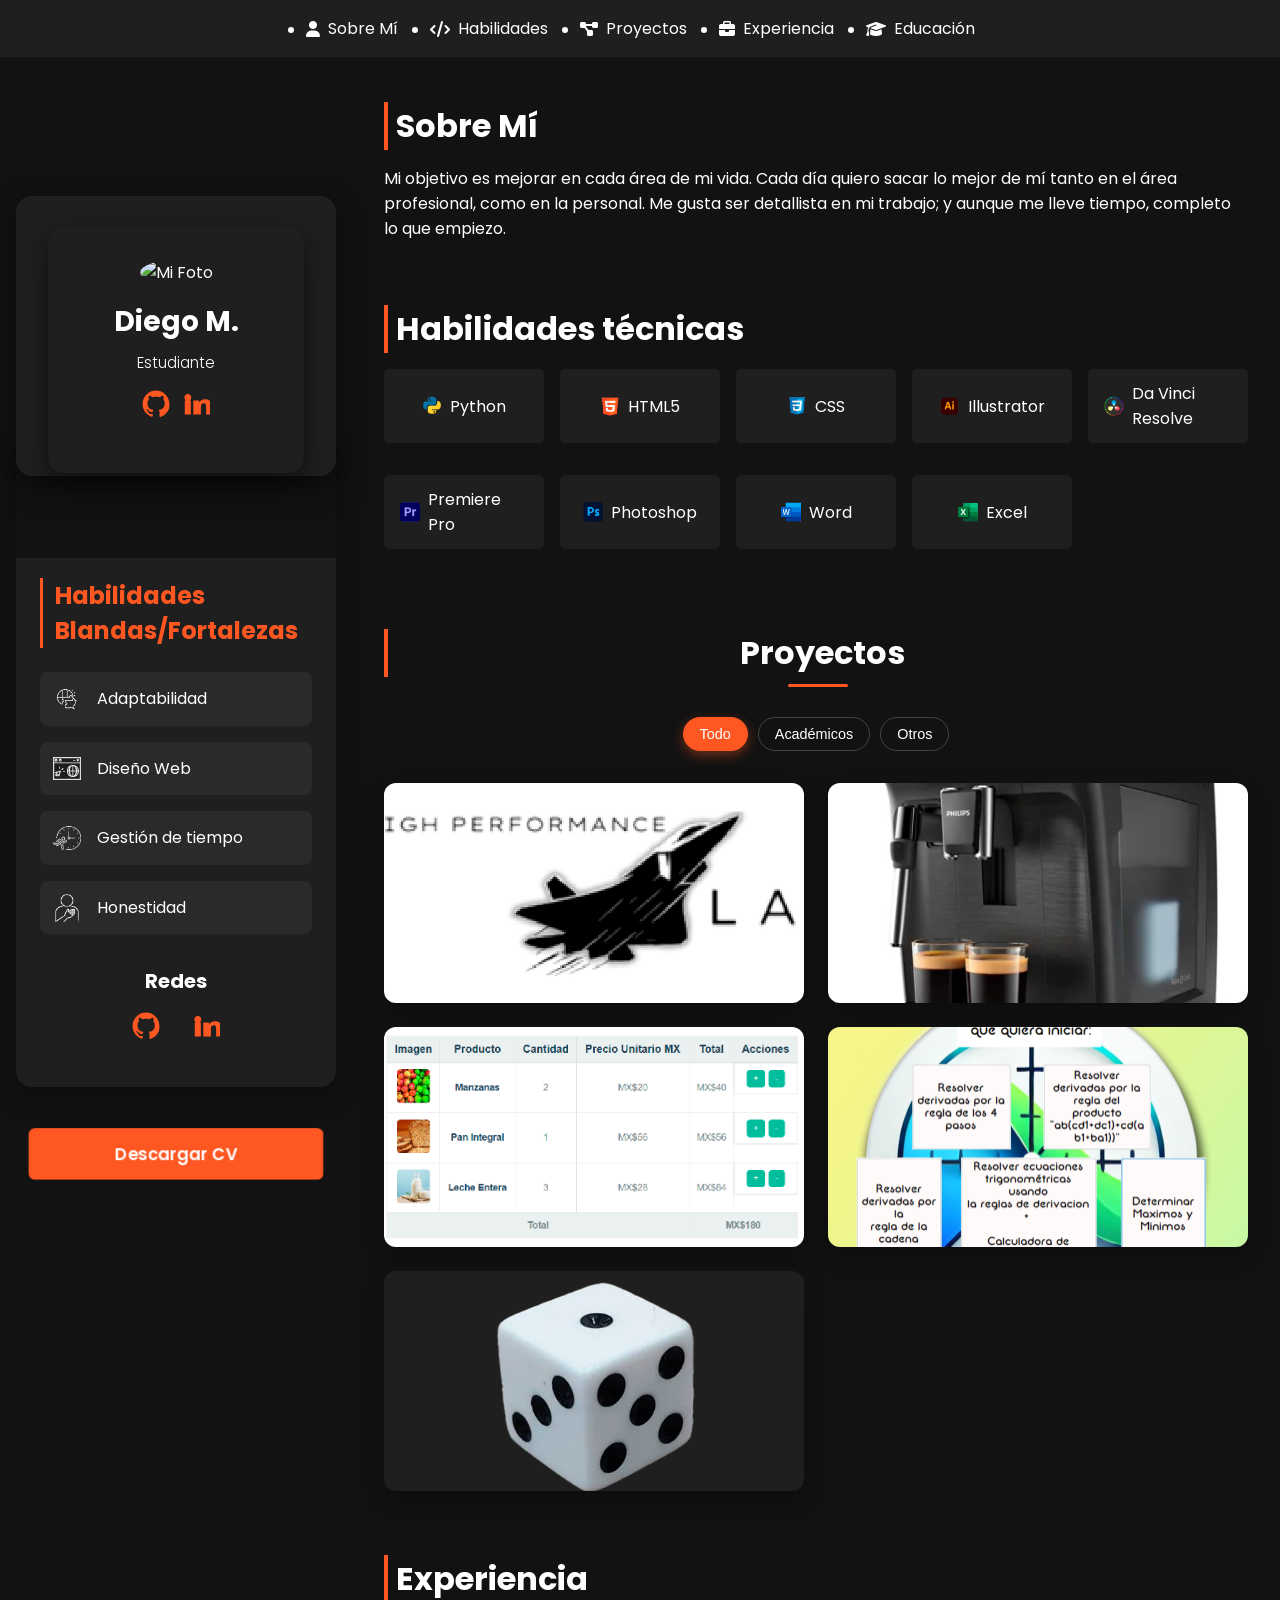
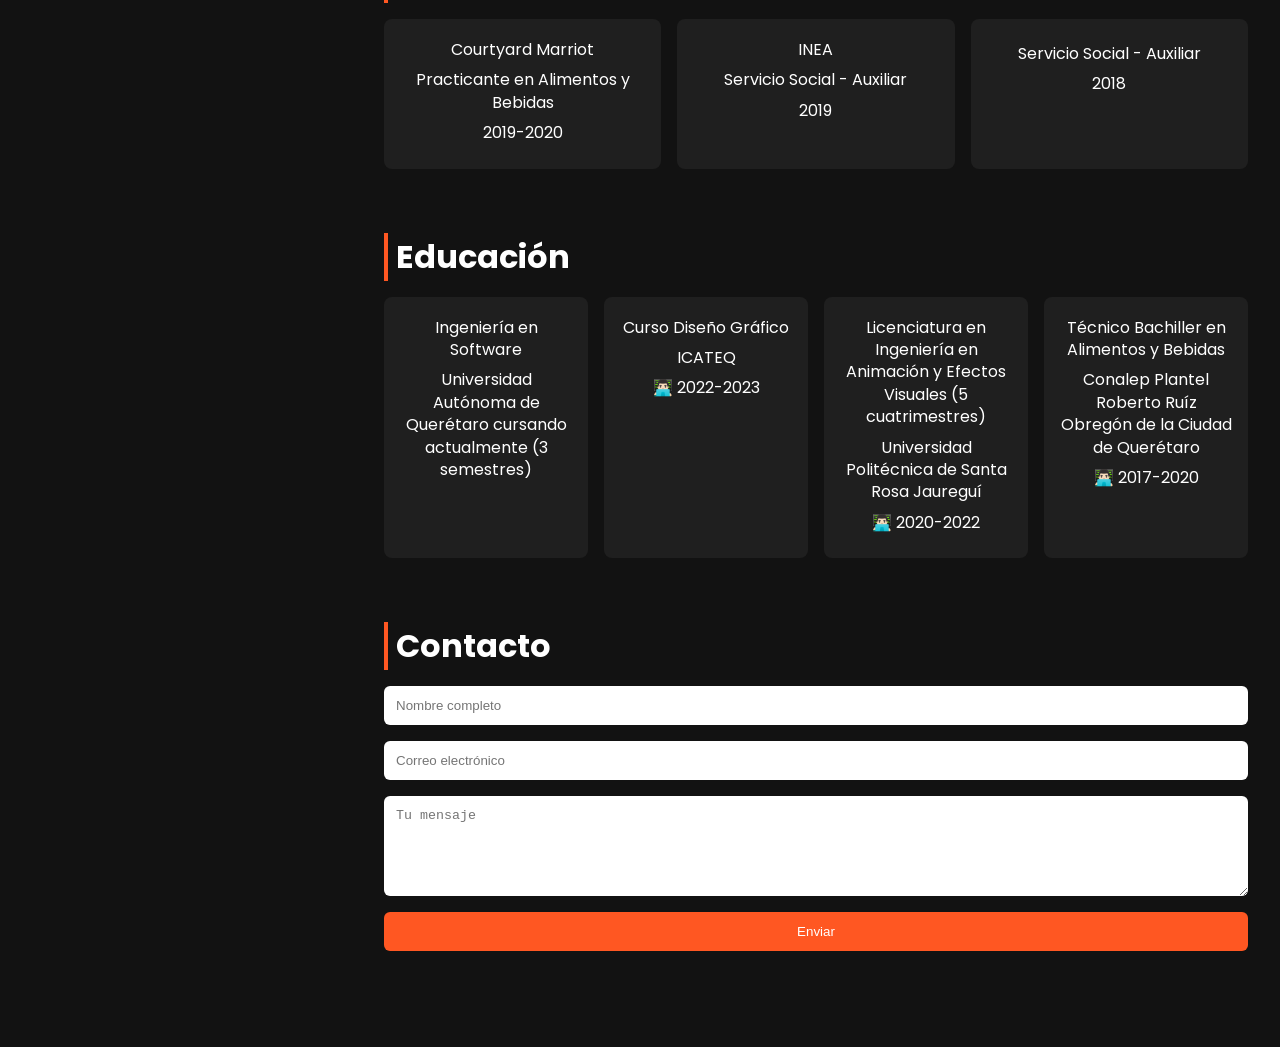
==== index.html @ 5ee24915 "Add files via upload" ====
<!DOCTYPE html>
<html lang="es">
  <head>
    <meta charset="UTF-8" />
    <meta name="viewport" content="width=device-width, initial-scale=1" />
    <title>Portafolio</title>
    <link rel="stylesheet" href="assets/css/main.css" />
    <link rel="preconnect" href="https://fonts.googleapis.com" />
    <link
      rel="stylesheet"
      href="https://cdnjs.cloudflare.com/ajax/libs/font-awesome/6.4.0/css/all.min.css"
    />
    <link
      href="https://fonts.googleapis.com/css2?family=Poppins:wght@400;600;700&display=swap"
      rel="stylesheet"
    />
    <link
      href="assets/images/briefcase.ico"
      rel="shortcut icon"
      type="image/x-icon"
    />
  </head>
  <body>
    <nav class="navbar">
      <div class="nav-container">
        <button class="hamburger">
          <i class="fa-solid fa-bars"></i>
        </button>
        <ul class="nav-menu">
          <li>
            <a href="#about"><i class="fa-solid fa-user"></i> Sobre Mí</a>
          </li>
          <li>
            <a href="#skills"><i class="fa-solid fa-code"></i> Habilidades</a>
          </li>
          <li>
            <a href="#projects"
              ><i class="fa-solid fa-diagram-project"></i> Proyectos</a
            >
          </li>
          <li>
            <a href="#experience"
              ><i class="fa-solid fa-briefcase"></i> Experiencia</a
            >
          </li>
          <li>
            <a href="#education"
              ><i class="fa-solid fa-graduation-cap"></i> Educación</a
            >
          </li>
        </ul>
      </div>
    </nav>

    <div class="container">
      <aside class="profile-sidebar">
        <div class="profile-card animated-card section">
          <div class="profile-inner">
            <div class="profile-front">
              <img
                class="profile-img"
                src="assets/images/perfil1.png"
                alt="Mi Foto"
              />
              <h1>Diego M.</h1>
              <p class="description">Estudiante</p>
              <div class="social-icons">
                <a href="#" target="_blank" aria-label="GitHub">
                  <svg viewBox="0 0 24 24">
                    <path
                      d="M12 .5C5.73.5.5 5.73.5 12c0 5.08 3.29 9.38 7.86 10.91.58.11.79-.25.79-.56v-2c-3.2.7-3.87-1.52-3.87-1.52-.53-1.35-1.3-1.71-1.3-1.71-1.06-.73.08-.72.08-.72 1.17.08 1.78 1.2 1.78 1.2 1.04 1.77 2.73 1.26 3.4.96.11-.75.41-1.26.75-1.55-2.56-.29-5.26-1.28-5.26-5.71 0-1.26.45-2.29 1.19-3.1-.12-.3-.52-1.52.11-3.18 0 0 .97-.31 3.19 1.18.92-.26 1.91-.38 2.89-.39.98.01 1.97.13 2.89.39 2.22-1.49 3.19-1.18 3.19-1.18.63 1.66.23 2.88.11 3.18.74.81 1.19 1.84 1.19 3.1 0 4.44-2.7 5.42-5.27 5.71.42.37.8 1.11.8 2.23v3.3c0 .31.21.67.8.56A10.503 10.503 0 0 0 23.5 12c0-6.27-5.23-11.5-11.5-11.5z"
                    />
                  </svg>
                </a>
                <a href="#" target="_blank" aria-label="LinkedIn">
                  <svg viewBox="0 0 24 24">
                    <path
                      d="M4.98 3.5C3.34 3.5 2 4.84 2 6.48c0 1.63 1.34 2.97 2.98 2.97h.03c1.64 0 2.97-1.34 2.97-2.97C7.97 4.84 6.63 3.5 4.98 3.5zM2.4 21h5.17V9H2.4v12zM9.69 9h4.95v1.64h.07c.69-1.32 2.39-2.71 4.92-2.71 5.26 0 6.24 3.47 6.24 7.98V21H20.7v-6.28c0-1.5-.03-3.42-2.09-3.42-2.1 0-2.42 1.64-2.42 3.3V21H9.69V9z"
                    />
                  </svg>
                </a>
              </div>
            </div>
            <div class="profile-back">
              <p>
                Me gusta editar videos, también me agradan los juegos
                estrategicos de móvil. 🎬♟️✨
              </p>
              <p>
                Recientemente adquirí el gusto por ver partidos de baloncesto y
                de beisbol. 🏀⚾
              </p>
              <p>Español nativo.</p>
              <p>Inglés Avanzado.</p>
            </div>
          </div>
        </div>

        <div class="soft-skills-container">
          <div class="habilidades-blandas">
            <h2>Habilidades Blandas/Fortalezas</h2>
            <div class="habilidad-con-img">
              <img
                src="assets/images/adaptabilidad.png"
                alt="Adaptabilidad"
                class="icon-placeholder"
              />
              <span>Adaptabilidad</span>
            </div>
            <div class="habilidad-con-img">
              <img
                src="assets/images/disweb.png"
                alt="Diseño Web"
                class="icon-placeholder"
              />
              <span>Diseño Web</span>
            </div>
            <div class="habilidad-con-img">
              <img
                src="assets/images/gestime.png"
                alt="Gestión de tiempo"
                class="icon-placeholder"
              />
              <span>Gestión de tiempo</span>
            </div>
            <div class="habilidad-con-img">
              <img
                src="assets/images/honestidad.png"
                alt="Honestidad"
                class="icon-placeholder"
              />
              <span>Honestidad</span>
            </div>
          </div>

          <h1 class="redes-title">Redes</h1>
          <div class="social-icons redes">
            <a href="https://github.com/Dielth" aria-label="GitHub">
              <svg viewBox="0 0 24 24">
                <path
                  d="M12 .5C5.73.5.5 5.73.5 12c0 5.08 3.29 9.38 7.86 10.91.58.11.79-.25.79-.56v-2c-3.2.7-3.87-1.52-3.87-1.52-.53-1.35-1.3-1.71-1.3-1.71-1.06-.73.08-.72.08-.72 1.17.08 1.78 1.2 1.78 1.2 1.04 1.77 2.73 1.26 3.4.96.11-.75.41-1.26.75-1.55-2.56-.29-5.26-1.28-5.26-5.71 0-1.26.45-2.29 1.19-3.1-.12-.3-.52-1.52.11-3.18 0 0 .97-.31 3.19 1.18.92-.26 1.91-.38 2.89-.39.98.01 1.97.13 2.89.39 2.22-1.49 3.19-1.18 3.19-1.18.63 1.66.23 2.88.11 3.18.74.81 1.19 1.84 1.19 3.1 0 4.44-2.7 5.42-5.27 5.71.42.37.8 1.11.8 2.23v3.3c0 .31.21.67.8.56A10.503 10.503 0 0 0 23.5 12c0-6.27-5.23-11.5-11.5-11.5z"
                />
              </svg>
            </a>
            <a
              href="https://linkedin.com/in/diegomendozasof"
              aria-label="LinkedIn"
            >
              <svg viewBox="0 0 24 24">
                <path
                  d="M4.98 3.5C3.34 3.5 2 4.84 2 6.48c0 1.63 1.34 2.97 2.98 2.97h.03c1.64 0 2.97-1.34 2.97-2.97C7.97 4.84 6.63 3.5 4.98 3.5zM2.4 21h5.17V9H2.4v12zM9.69 9h4.95v1.64h.07c.69-1.32 2.39-2.71 4.92-2.71 5.26 0 6.24 3.47 6.24 7.98V21H20.7v-6.28c0-1.5-.03-3.42-2.09-3.42-2.1 0-2.42 1.64-2.42 3.3V21H9.69V9z"
                />
              </svg>
            </a>
          </div>
        </div>

        <a
          href="assets/documents/Diego Mendoza - CV.pdf"
          download
          class="btn-descargar-cv"
        >
          Descargar CV
        </a>
      </aside>

      <main class="content">
        <section class="section" id="about">
          <h2>Sobre Mí</h2>
          <p>
            Mi objetivo es mejorar en cada área de mi vida. Cada día quiero
            sacar lo mejor de mí tanto en el área profesional, como en la
            personal. Me gusta ser detallista en mi trabajo; y aunque me lleve
            tiempo, completo lo que empiezo.
          </p>
        </section>

        <section class="section" id="skills">
          <h2>Habilidades técnicas</h2>
          <div class="tools-list">
            <div class="habilidad-con-img">
              <img
                src="assets/images/python.png"
                alt="Python"
                class="tech-icon"
              /><span>Python</span>
            </div>
            <div class="habilidad-con-img">
              <img
                src="assets/images/html44.png"
                alt="HTML5"
                class="tech-icon"
              /><span>HTML5</span>
            </div>
            <div class="habilidad-con-img">
              <img
                src="assets/images/css3.png"
                alt="CSS"
                class="tech-icon"
              /><span>CSS</span>
            </div>
            <div class="habilidad-con-img">
              <img
                src="assets/images/illadobe.png"
                alt="Illustrator"
                class="tech-icon"
              /><span>Illustrator</span>
            </div>
            <div class="habilidad-con-img">
              <img
                src="assets/images/davinci.png"
                alt="Da Vinci Resolve"
                class="tech-icon"
              /><span>Da Vinci Resolve</span>
            </div>
            <div class="habilidad-con-img">
              <img
                src="assets/images/prpro.png"
                alt="Premiere Pro"
                class="tech-icon"
              /><span>Premiere Pro</span>
            </div>
            <div class="habilidad-con-img">
              <img
                src="assets/images/photoshop.png"
                alt="Photoshop"
                class="tech-icon"
              /><span>Photoshop</span>
            </div>
            <div class="habilidad-con-img">
              <img
                src="assets/images/word.png"
                alt="Word"
                class="tech-icon"
              /><span>Word</span>
            </div>
            <div class="habilidad-con-img">
              <img
                src="assets/images/excel.png"
                alt="Excel"
                class="tech-icon"
              /><span>Excel</span>
            </div>
          </div>
        </section>

        <section class="section" id="projects">
          <h2>Proyectos</h2>
          <div class="project-filters">
            <button class="filter-btn active" data-filter="all">Todo</button>
            <button class="filter-btn" data-filter="academicos">
              Académicos
            </button>
            <button class="filter-btn" data-filter="otros">Otros</button>
          </div>
          <div class="projects-gallery">
            <div class="project-card" data-category="academicos" data-id="1">
              <div class="project-image">
                <img
                  src="assets/images/project-1.png"
                  alt="Proyectos Academicos"
                />
                <div class="project-overlay">
                  <h3>Primer Proyecto</h3>
                  <span>Académicos</span>
                </div>
              </div>
            </div>
            <div class="project-card" data-category="academicos" data-id="2">
              <div class="project-image">
                <img
                  src="assets/images/project-2.png"
                  alt="Proyectos Academicos"
                />
                <div class="project-overlay">
                  <h3>Interfaz de Cafetería</h3>
                  <span>Académicos</span>
                </div>
              </div>
            </div>
            <div class="project-card" data-category="academicos" data-id="3">
              <div class="project-image">
                <img
                  src="assets/images/project-3.png"
                  alt="Proyectos Academicos"
                />
                <div class="project-overlay">
                  <h3>Interfaz de Supermercado</h3>
                  <span>Académicos</span>
                </div>
              </div>
            </div>
            <div class="project-card" data-category="academicos" data-id="4">
              <div class="project-image">
                <img
                  src="assets/images/project-4.png"
                  alt="Proyectos Academicos"
                />
                <div class="project-overlay">
                  <h3>Proyecto de Cálculo</h3>
                  <span>Académicos</span>
                </div>
              </div>
            </div>
            <div class="project-card" data-category="otros" data-id="5">
              <div class="project-image">
                <img src="assets/images/project-5.png" alt="Otros" />
                <div class="project-overlay">
                  <h3>Generador de Mosaico de Dados</h3>
                  <span>Otros</span>
                </div>
              </div>
            </div>
          </div>
        </section>

        <div class="project-modal" id="projectModal">
          <div class="modal-content">
            <span class="close-modal">&times;</span>
            <div class="modal-header">
              <h2 id="modalTitle">Título del Proyecto</h2>
            </div>
            <div class="modal-body">
              <div class="modal-main-image">
                <img id="modalMainImage" src="" alt="Project Cover Image" />
              </div>
              <div class="modal-info">
                <div class="info-col">
                  <div class="info-item"></div>
                  <div class="info-item">
                    <h4>Año</h4>
                    <p id="modalYear"></p>
                  </div>
                  <div class="info-item">
                    <h4>Servicios</h4>
                    <p id="modalServices">Service Tags</p>
                  </div>
                </div>
                <div class="description-col">
                  <h4>Descripción</h4>
                  <p id="modalDescription">
                    Lorem ipsum dolor sit amet, consectetur adipiscing elit.
                    Nullam euismod condimentum tortor, sit ullamcor.
                  </p>
                </div>
              </div>
              <div class="modal-gallery">
                <h4>Galería</h4>
                <div class="gallery-grid" id="modalGallery"></div>
              </div>
            </div>
            <div class="modal-footer">
              <button class="prev-project">Proyecto Anterior</button>
              <button class="next-project">Proyecto Siguiente</button>
            </div>
          </div>
        </div>

        <section class="section" id="experience">
          <h2>Experiencia</h2>
          <ul class="experience-list">
            <li>
              <p class="edu-center">Courtyard Marriot</p>
              <p class="edu-center">Practicante en Alimentos y Bebidas</p>
              <p class="edu-center">2019-2020</p>
            </li>
            <li>
              <p class="edu-center">INEA</p>
              <p class="edu-center">Servicio Social - Auxiliar</p>
              <p class="edu-center">2019</p>
            </li>
            <li>
              <p class="edu-center"></p>
              <p class="edu-center">Servicio Social - Auxiliar</p>
              <p class="edu-center">2018</p>
            </li>
          </ul>
        </section>

        <section class="section" id="education">
          <h2>Educación</h2>
          <ul class="education-list">
            <li>
              <p class="edu-center">Ingeniería en Software</p>
              <p class="edu-center">
                Universidad Autónoma de Querétaro cursando actualmente (3
                semestres)
              </p>
            </li>
            <li>
              <p class="edu-center">Curso Diseño Gráfico</p>
              <p class="edu-center">ICATEQ</p>
              <p class="edu-center">👨🏻‍💻 2022-2023</p>
            </li>
            <li>
              <p class="edu-center">
                Licenciatura en Ingeniería en Animación y Efectos Visuales (5
                cuatrimestres)
              </p>
              <p class="edu-center">
                Universidad Politécnica de Santa Rosa Jaureguí
              </p>
              <p class="edu-center">👨🏻‍💻 2020-2022</p>
            </li>
            <li>
              <p class="edu-center">Técnico Bachiller en Alimentos y Bebidas</p>
              <p class="edu-center">
                Conalep Plantel Roberto Ruíz Obregón de la Ciudad de Querétaro
              </p>
              <p class="edu-center">👨🏻‍💻 2017-2020</p>
            </li>
          </ul>
        </section>

        <section class="section">
          <h2>Contacto</h2>
          <form
            class="contact-form"
            action="https://formspree.io/f/mwkazrrk"
            method="POST"
          >
            <input
              type="text"
              name="name"
              placeholder="Nombre completo"
              required
            />
            <input
              type="email"
              name="email"
              placeholder="Correo electrónico"
              required
            />
            <textarea
              name="message"
              placeholder="Tu mensaje"
              required
            ></textarea>
            <button type="submit">Enviar</button>
          </form>
        </section>
      </main>
    </div>

    <script src="https://cdn.jsdelivr.net/npm/sweetalert2@11"></script>
    <script src="assets/js/main.js"></script>
    <script src="assets/js/form.js"></script>
  </body>
</html>
---- assets/css/main.css ----
/* All */
@import "all/all_1.css";

/* Todo */
@import "todo/todo_1.css";
@import "todo/todo_2.css";
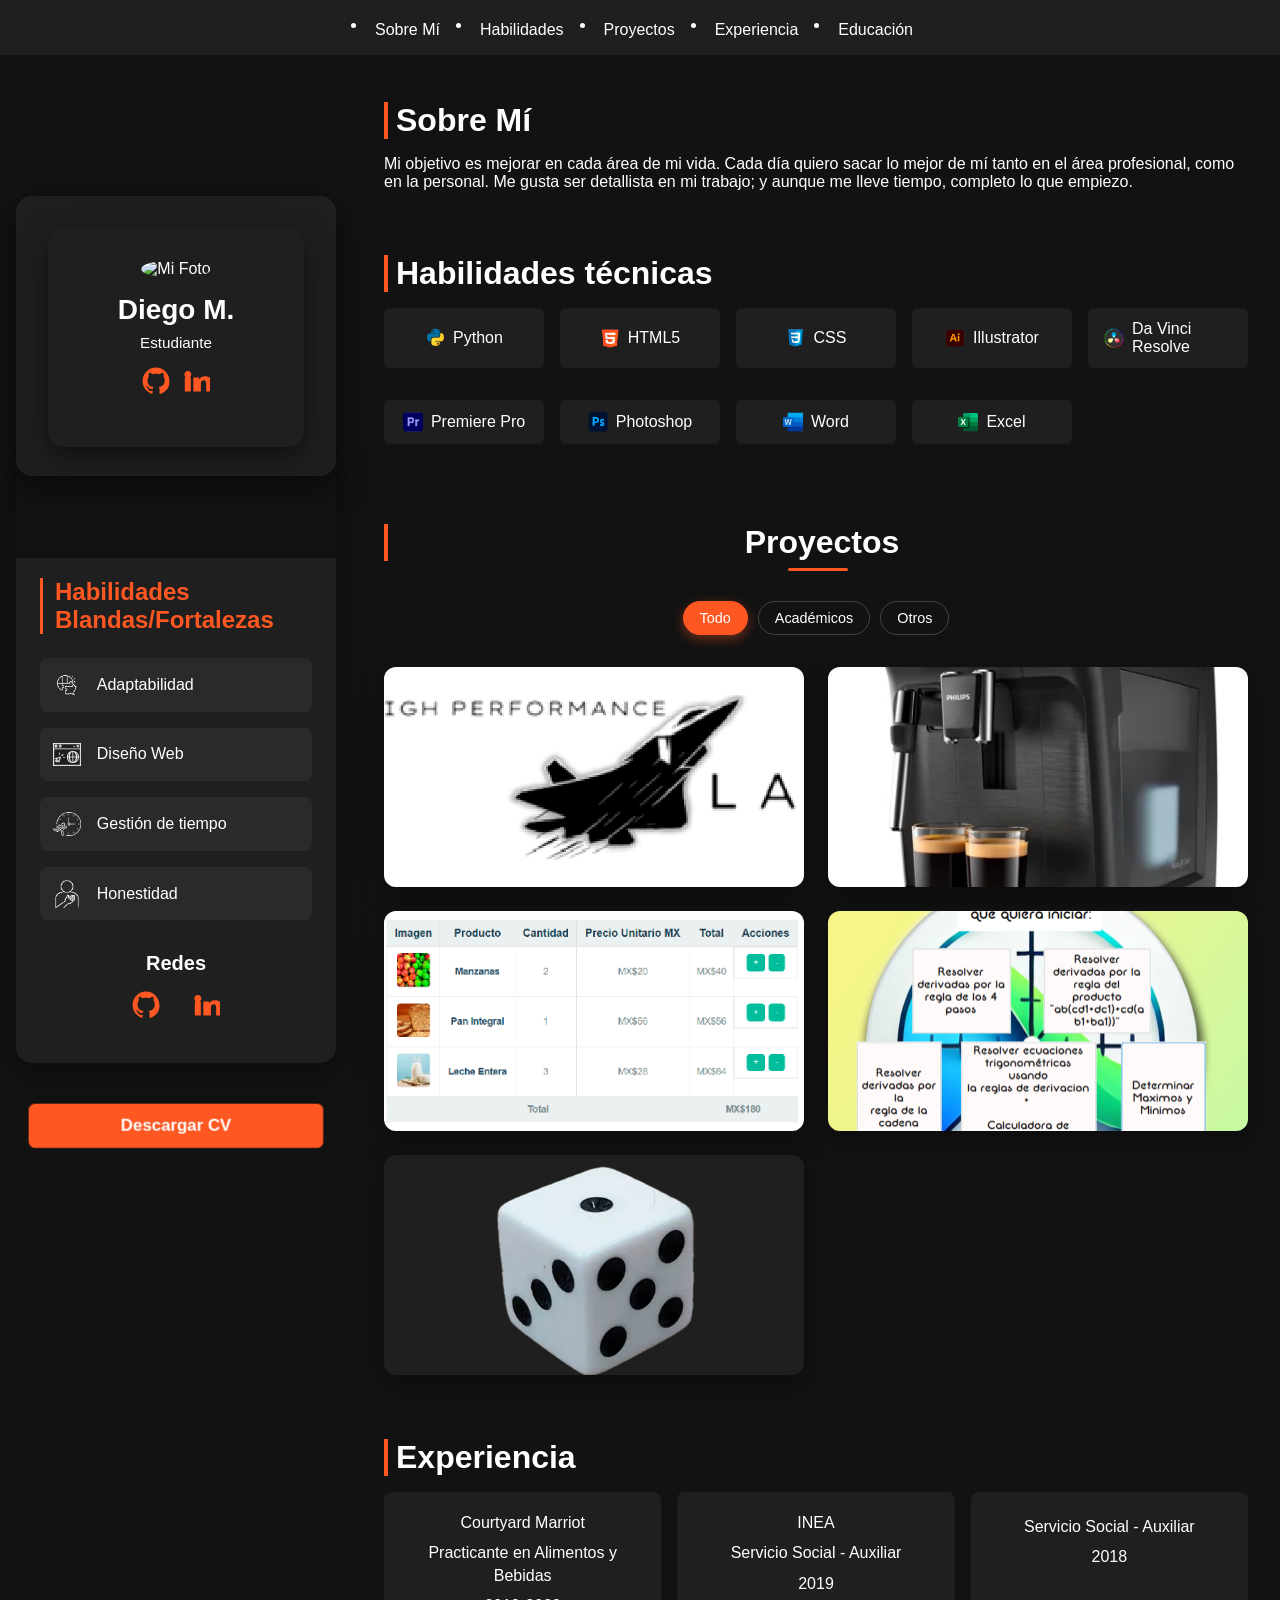
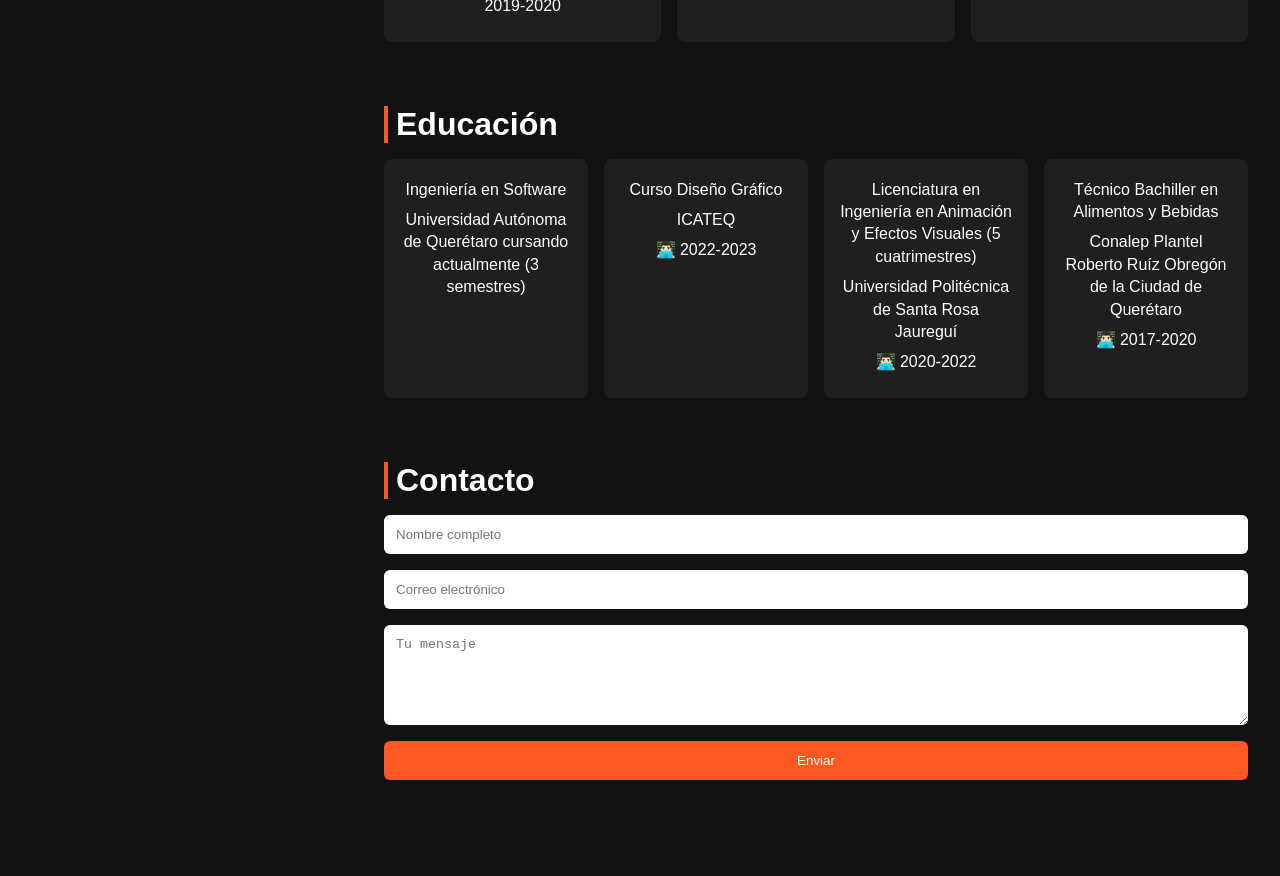
==== commit 6e773727: "Update stylesheet and script links in index.html" ====
--- a/index.html
+++ b/index.html
@@ -4,16 +4,9 @@
     <meta charset="UTF-8" />
     <meta name="viewport" content="width=device-width, initial-scale=1" />
     <title>Portafolio</title>
+    <link rel="stylesheet" href="assets/css/poppins.css" />
+    <link rel="stylesheet" href="assets/css/all.min.css" />
     <link rel="stylesheet" href="assets/css/main.css" />
-    <link rel="preconnect" href="https://fonts.googleapis.com" />
-    <link
-      rel="stylesheet"
-      href="https://cdnjs.cloudflare.com/ajax/libs/font-awesome/6.4.0/css/all.min.css"
-    />
-    <link
-      href="https://fonts.googleapis.com/css2?family=Poppins:wght@400;600;700&display=swap"
-      rel="stylesheet"
-    />
     <link
       href="assets/images/briefcase.ico"
       rel="shortcut icon"
@@ -442,7 +435,7 @@
       </main>
     </div>
 
-    <script src="https://cdn.jsdelivr.net/npm/sweetalert2@11"></script>
+    <script src="assets/js/sweetalert2@11.js"></script>
     <script src="assets/js/main.js"></script>
     <script src="assets/js/form.js"></script>
   </body>
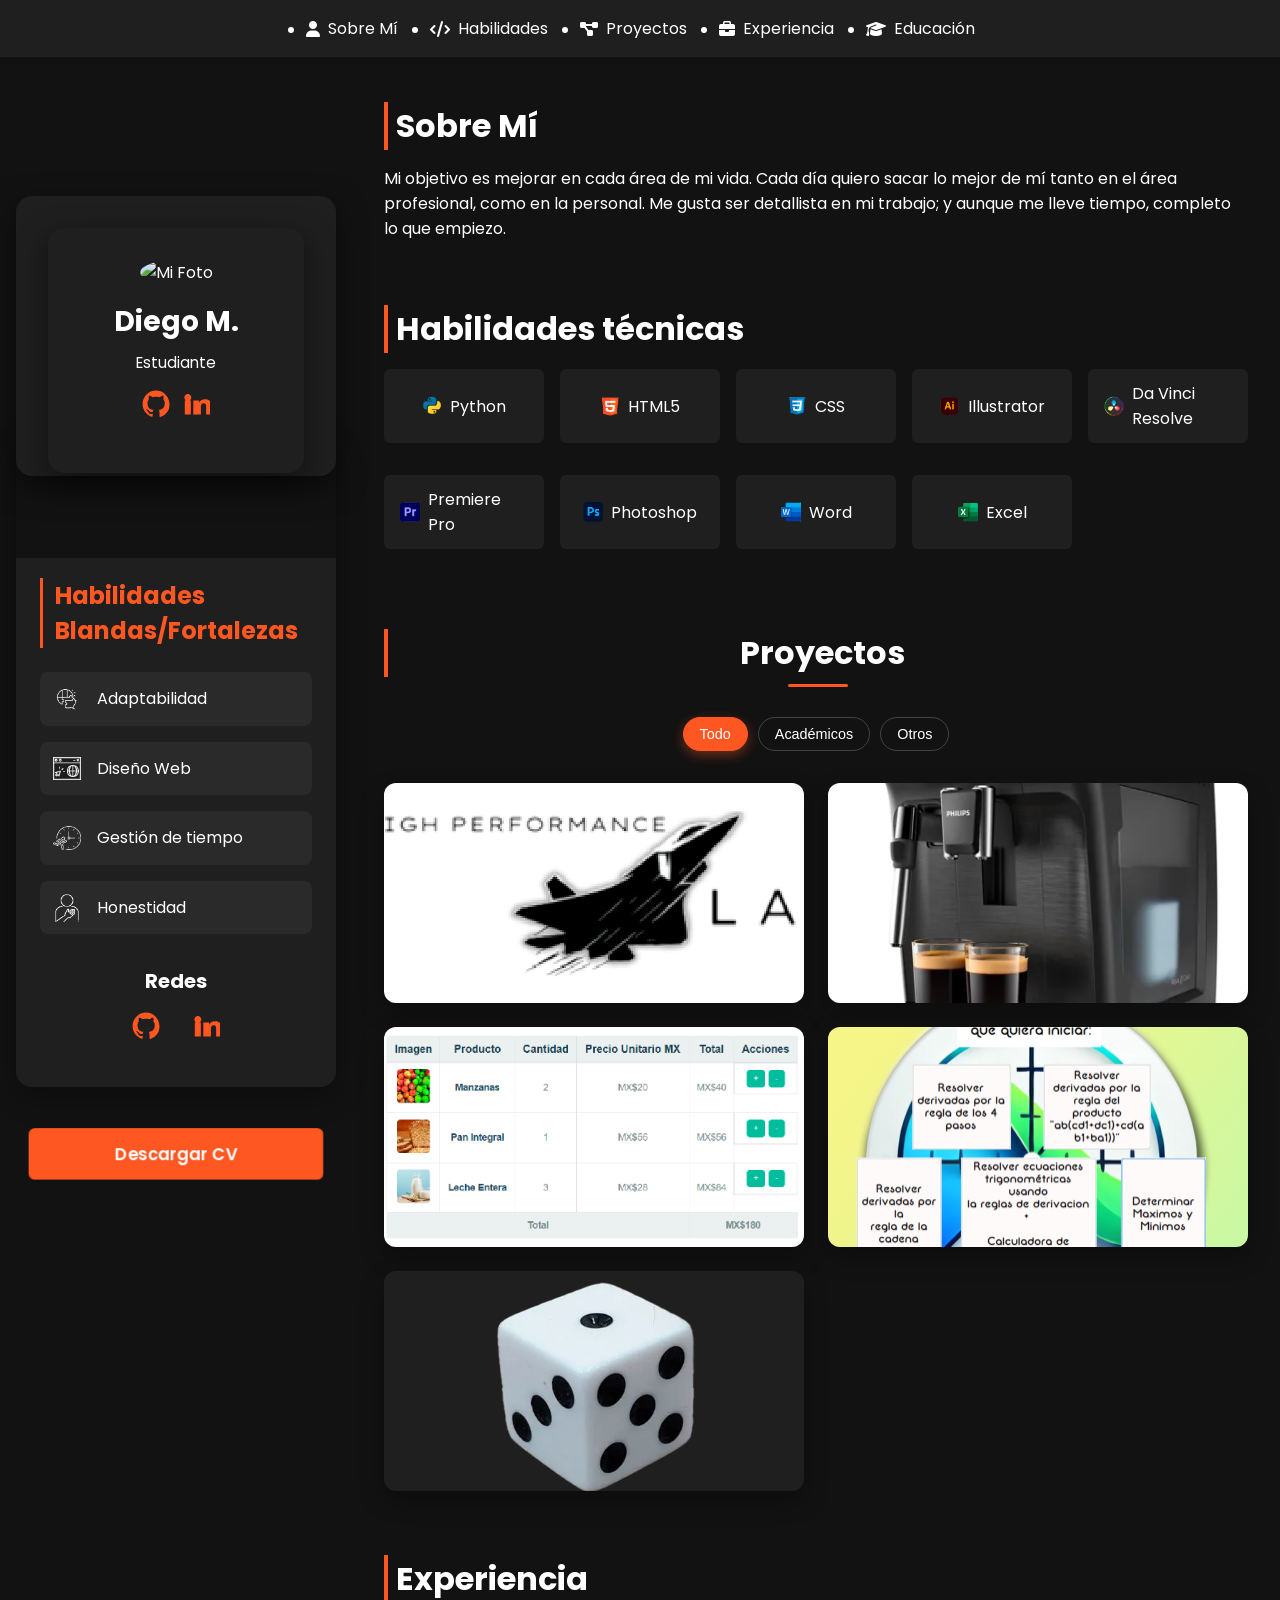
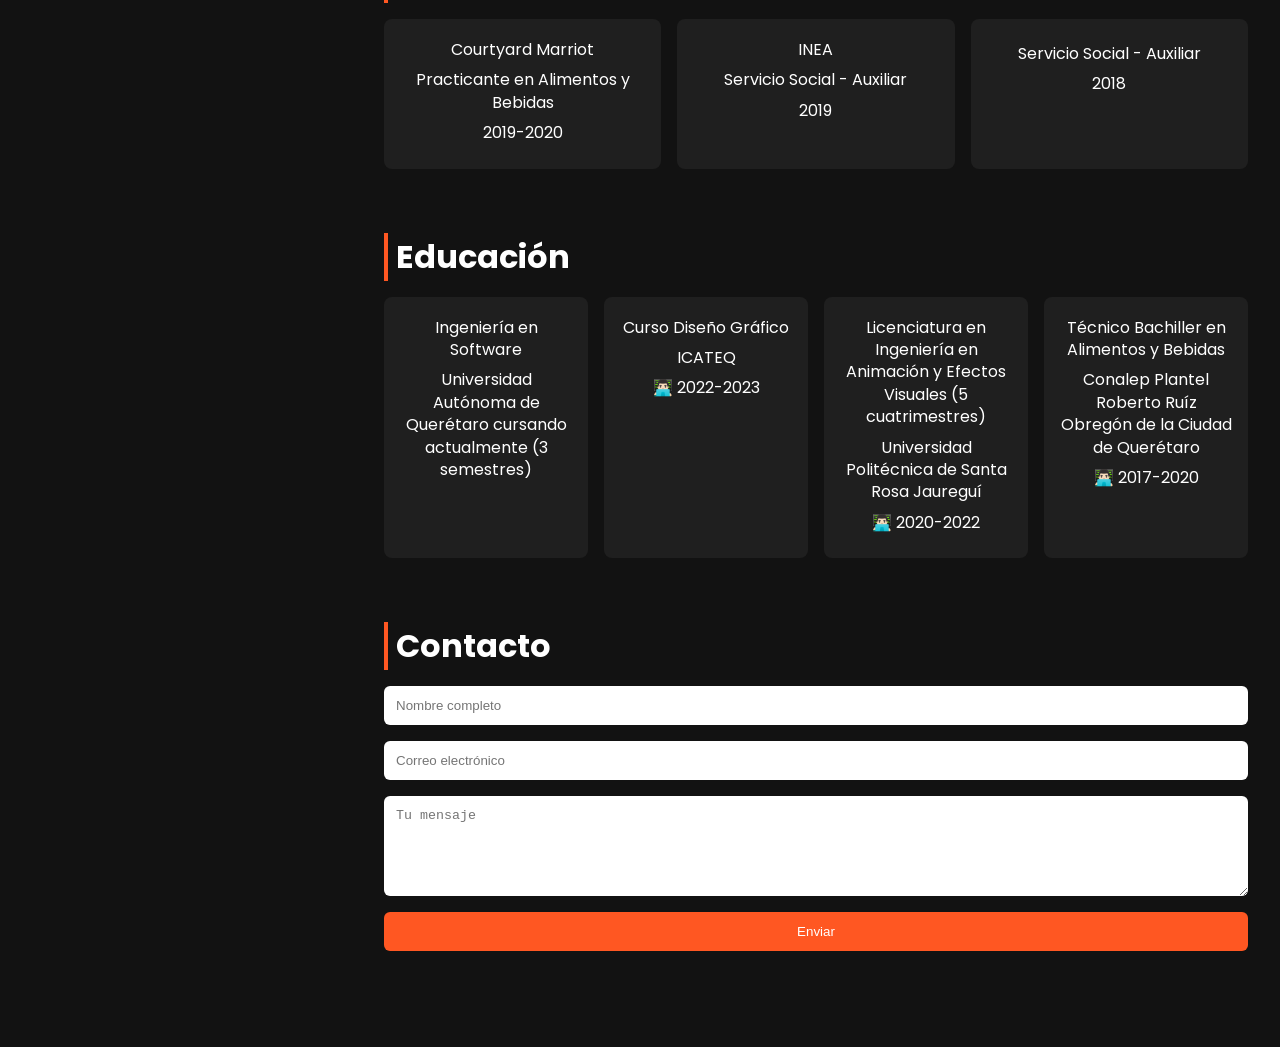
==== commit 43fe2ce4: "Update index.html" ====
--- a/index.html
+++ b/index.html
@@ -1,3 +1,4 @@
+
 <!DOCTYPE html>
 <html lang="es">
   <head>
--- a/assets/css/poppins.css
+++ b/assets/css/poppins.css
@@ -0,0 +1,81 @@
+/* devanagari */
+@font-face {
+  font-family: 'Poppins';
+  font-style: normal;
+  font-weight: 400;
+  font-display: swap;
+  src: url(../fonts/poppins/pxiEyp8kv8JHgFVrJJbecmNE.woff2) format('woff2');
+  unicode-range: U+0900-097F, U+1CD0-1CF9, U+200C-200D, U+20A8, U+20B9, U+20F0, U+25CC, U+A830-A839, U+A8E0-A8FF, U+11B00-11B09;
+}
+/* latin-ext */
+@font-face {
+  font-family: 'Poppins';
+  font-style: normal;
+  font-weight: 400;
+  font-display: swap;
+  src: url(../fonts/poppins/pxiEyp8kv8JHgFVrJJnecmNE.woff2) format('woff2');
+  unicode-range: U+0100-02BA, U+02BD-02C5, U+02C7-02CC, U+02CE-02D7, U+02DD-02FF, U+0304, U+0308, U+0329, U+1D00-1DBF, U+1E00-1E9F, U+1EF2-1EFF, U+2020, U+20A0-20AB, U+20AD-20C0, U+2113, U+2C60-2C7F, U+A720-A7FF;
+}
+/* latin */
+@font-face {
+  font-family: 'Poppins';
+  font-style: normal;
+  font-weight: 400;
+  font-display: swap;
+  src: url(../fonts/poppins/pxiEyp8kv8JHgFVrJJfecg.woff2) format('woff2');
+  unicode-range: U+0000-00FF, U+0131, U+0152-0153, U+02BB-02BC, U+02C6, U+02DA, U+02DC, U+0304, U+0308, U+0329, U+2000-206F, U+20AC, U+2122, U+2191, U+2193, U+2212, U+2215, U+FEFF, U+FFFD;
+}
+/* devanagari */
+@font-face {
+  font-family: 'Poppins';
+  font-style: normal;
+  font-weight: 600;
+  font-display: swap;
+  src: url(../fonts/poppins/pxiByp8kv8JHgFVrLEj6Z11lFc-K.woff2) format('woff2');
+  unicode-range: U+0900-097F, U+1CD0-1CF9, U+200C-200D, U+20A8, U+20B9, U+20F0, U+25CC, U+A830-A839, U+A8E0-A8FF, U+11B00-11B09;
+}
+/* latin-ext */
+@font-face {
+  font-family: 'Poppins';
+  font-style: normal;
+  font-weight: 600;
+  font-display: swap;
+  src: url(../fonts/poppins/pxiByp8kv8JHgFVrLEj6Z1JlFc-K.woff2) format('woff2');
+  unicode-range: U+0100-02BA, U+02BD-02C5, U+02C7-02CC, U+02CE-02D7, U+02DD-02FF, U+0304, U+0308, U+0329, U+1D00-1DBF, U+1E00-1E9F, U+1EF2-1EFF, U+2020, U+20A0-20AB, U+20AD-20C0, U+2113, U+2C60-2C7F, U+A720-A7FF;
+}
+/* latin */
+@font-face {
+  font-family: 'Poppins';
+  font-style: normal;
+  font-weight: 600;
+  font-display: swap;
+  src: url(../fonts/poppins/pxiByp8kv8JHgFVrLEj6Z1xlFQ.woff2) format('woff2');
+  unicode-range: U+0000-00FF, U+0131, U+0152-0153, U+02BB-02BC, U+02C6, U+02DA, U+02DC, U+0304, U+0308, U+0329, U+2000-206F, U+20AC, U+2122, U+2191, U+2193, U+2212, U+2215, U+FEFF, U+FFFD;
+}
+/* devanagari */
+@font-face {
+  font-family: 'Poppins';
+  font-style: normal;
+  font-weight: 700;
+  font-display: swap;
+  src: url(../fonts/poppins/pxiByp8kv8JHgFVrLCz7Z11lFc-K.woff2) format('woff2');
+  unicode-range: U+0900-097F, U+1CD0-1CF9, U+200C-200D, U+20A8, U+20B9, U+20F0, U+25CC, U+A830-A839, U+A8E0-A8FF, U+11B00-11B09;
+}
+/* latin-ext */
+@font-face {
+  font-family: 'Poppins';
+  font-style: normal;
+  font-weight: 700;
+  font-display: swap;
+  src: url(../fonts/poppins/pxiByp8kv8JHgFVrLCz7Z1JlFc-K.woff2) format('woff2');
+  unicode-range: U+0100-02BA, U+02BD-02C5, U+02C7-02CC, U+02CE-02D7, U+02DD-02FF, U+0304, U+0308, U+0329, U+1D00-1DBF, U+1E00-1E9F, U+1EF2-1EFF, U+2020, U+20A0-20AB, U+20AD-20C0, U+2113, U+2C60-2C7F, U+A720-A7FF;
+}
+/* latin */
+@font-face {
+  font-family: 'Poppins';
+  font-style: normal;
+  font-weight: 700;
+  font-display: swap;
+  src: url(../fonts/poppins/pxiByp8kv8JHgFVrLCz7Z1xlFQ.woff2) format('woff2');
+  unicode-range: U+0000-00FF, U+0131, U+0152-0153, U+02BB-02BC, U+02C6, U+02DA, U+02DC, U+0304, U+0308, U+0329, U+2000-206F, U+20AC, U+2122, U+2191, U+2193, U+2212, U+2215, U+FEFF, U+FFFD;
+}
